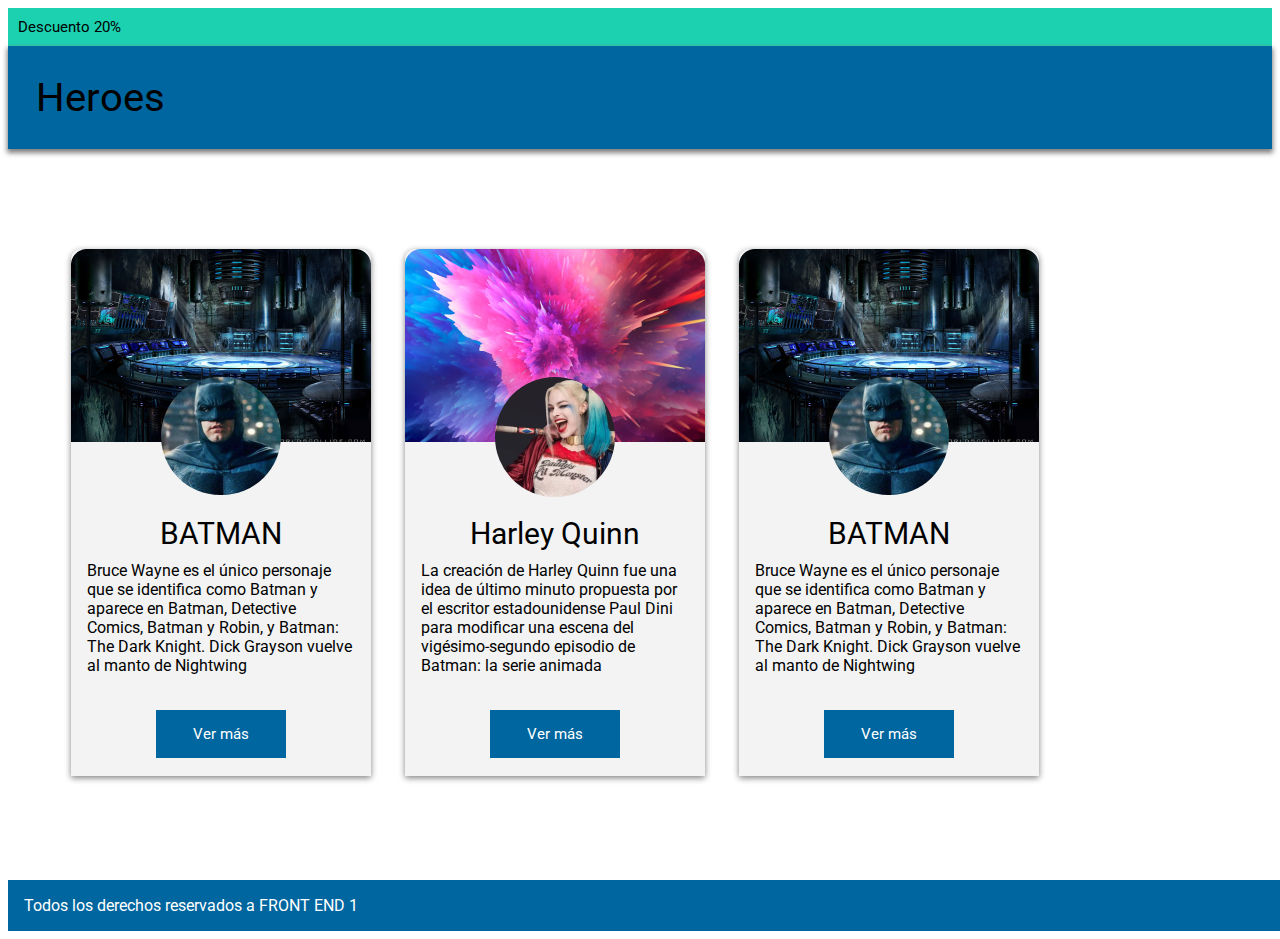
==== Front_End_C10_Heroes/index.html @ f441ca29 "Super Cards" ====
<!DOCTYPE html>
<html lang="en">
<head>
    <meta charset="UTF-8">
    <meta http-equiv="X-UA-Compatible" content="IE=edge">
    <meta name="viewport" content="width=device-width, initial-scale=1.0">
    <title>Document</title>
    <link rel="stylesheet" href="css/style.css">
</head>
<body>
    <header>
        <div class="head1">Descuento 20%</div>
        <div class="head2">Heroes</div>
    </header>
    <main>
        <section class="p1">
            <img src="img/batman.png" alt="batman" class="photo1">
            <div class="t1">BATMAN</div>
            <div class="text1">
                Bruce Wayne es el único personaje que se identifica como Batman y aparece en Batman, Detective Comics, Batman y Robin, y Batman: The Dark Knight. Dick Grayson vuelve al manto de Nightwing
            </div>
            <div>
                <a href="" class="boton1">Ver más</a>
            </div>
        </section>
        <section class="p2">
            <img src="img/harley.png" alt="harley" class="photo2">
            <div class="t2">Harley Quinn</div>
            <div class="text1">
                La creación de Harley Quinn fue una idea de último minuto propuesta por el escritor estadounidense Paul Dini para modificar una escena del vigésimo-segundo episodio de Batman: la serie animada
            </div>
            <div>
                <a href="" class="boton2">Ver más</a>
            </div>
        </section>
        <section class="p3">
            <img src="img/batman.png" alt="batman" class="photo3">
            <div class="t3">BATMAN</div>
            <div class="text1">
                Bruce Wayne es el único personaje que se identifica como Batman y aparece en Batman, Detective Comics, Batman y Robin, y Batman: The Dark Knight. Dick Grayson vuelve al manto de Nightwing
            </div>
            <div>
                <a href="" class="boton3">Ver más</a>
            </div>
        </section>
    </main>
    <footer>
        <div>
            Todos los derechos reservados a FRONT END 1
        </div>
    </footer>
</body>
</html>
---- Front_End_C10_Heroes/css/style.css ----
@import url('https://fonts.googleapis.com/css2?family=Roboto:wght@400;500;700&display=swap');

.head1 {
    background-color: #1CD1B0;
    padding-top: 10px;
    padding-bottom: 10px;
    padding-left: 10px;
    font-family: 'Roboto', sans-serif;
    font-size: 15px;
    width: auto;
}
.head2 {
    padding-top: 28px;
    padding-bottom: 28px;
    padding-left: 28px;
    background-color: #00669F;
    font-family: 'Roboto', sans-serif;
    font-size: 40px;
    font-weight: 400;
    box-shadow: 0px 3px 5px 1px grey;
    width: auto;
}
.p1 {
    width: 300px;
    height: 527px;
    background-color: #F3F3F3;
    background-image: url(../img/fondochico.png);
    background-position: top;
    background-repeat: no-repeat;
    border-top-left-radius: 10px;
    border-top-right-radius: 10px;
    position: relative;
    box-shadow: 0px 2px 6px 0px grey;
    display: inline-block;
}
.photo1 {
    border-radius: 60px;
    position: absolute;
    top: 128px;
    left: 90px;
}
.t1 {
    font-family: 'Roboto', sans-serif;
    font-size: 30px;
    font-weight: 400;
    position: absolute;
    top: 267px;
    left: 89px;
}
.text1 {
    font-family: 'Roboto', sans-serif;
    font-size: 16px;
    font-weight: 400;
    padding-left: 16px;
    padding-right: 16px;
    position: absolute;
    top: 312px;
}
.boton1 {
    color: white;
    background-color: #00669F;
    font-family: 'Roboto', sans-serif;
    font-size: 15px;
    font-weight: 400;
    padding: 15px 37px;
    position: absolute;
    left: 85px;
    bottom: 18px;
}
a {
    color: white;
    text-decoration: none;
}
.p2 {
    width: 300px;
    height: 527px;
    background-color: #F3F3F3;
    background-image: url(../img/fondochica.png);
    background-position: top;
    background-repeat: no-repeat;
    border-top-left-radius: 10px;
    border-top-right-radius: 10px;
    position: relative;
    margin-left: 30px;
    margin-right: 30px;
    box-shadow: 0px 2px 6px 0px grey;
    display: inline-block;
}
.photo2 {
    border-radius: 60px;
    position: absolute;
    top: 128px;
    left: 90px;
}
.t2 {
    font-family: 'Roboto', sans-serif;
    font-size: 30px;
    font-weight: 400;
    position: absolute;
    top: 267px;
    left: 65px;
}
.text2 {
    font-family: 'Roboto', sans-serif;
    font-size: 16px;
    font-weight: 400;
    padding-left: 16px;
    padding-right: 16px;
    position: absolute;
    top: 312px;
}
.boton2 {
    color: white;
    background-color: #00669F;
    font-family: 'Roboto', sans-serif;
    font-size: 15px;
    font-weight: 400;
    padding: 15px 37px;
    position: absolute;
    left: 85px;
    bottom: 18px;
}
.p3 {
    width: 300px;
    height: 527px;
    background-color: #F3F3F3;
    background-image: url(../img/fondochico.png);
    background-position: top;
    background-repeat: no-repeat;
    border-top-left-radius: 10px;
    border-top-right-radius: 10px;
    position: relative;
    /*margin-left: 692px;*/
    box-shadow: 0px 2px 6px 0px grey;
    display: inline-block;
}
.photo3 {
    border-radius: 60px;
    position: absolute;
    top: 128px;
    left: 90px;
}
.t3 {
    font-family: 'Roboto', sans-serif;
    font-size: 30px;
    font-weight: 400;
    position: absolute;
    top: 267px;
    left: 89px;
}
.text3 {
    font-family: 'Roboto', sans-serif;
    font-size: 16px;
    font-weight: 400;
    padding-left: 16px;
    padding-right: 16px;
    position: absolute;
    top: 312px;
}
.boton3 {
    color: white;
    background-color: #00669F;
    font-family: 'Roboto', sans-serif;
    font-size: 15px;
    font-weight: 400;
    padding: 15px 37px;
    position: absolute;
    left: 85px;
    bottom: 18px;
}
main {
    margin: auto;
    width: 90%;
    padding-bottom: 50px;
    margin-top: 100px;
}
footer{
    background-color: #00669F;
    padding-bottom: 16px;
    padding-left: 16px;
    padding-top: 16px;
    margin-top: 50px;
    font-family: 'Roboto', sans-serif;
    font-size: 16px;
    font-weight: 400;
    color: white;
    width: 100%;
}
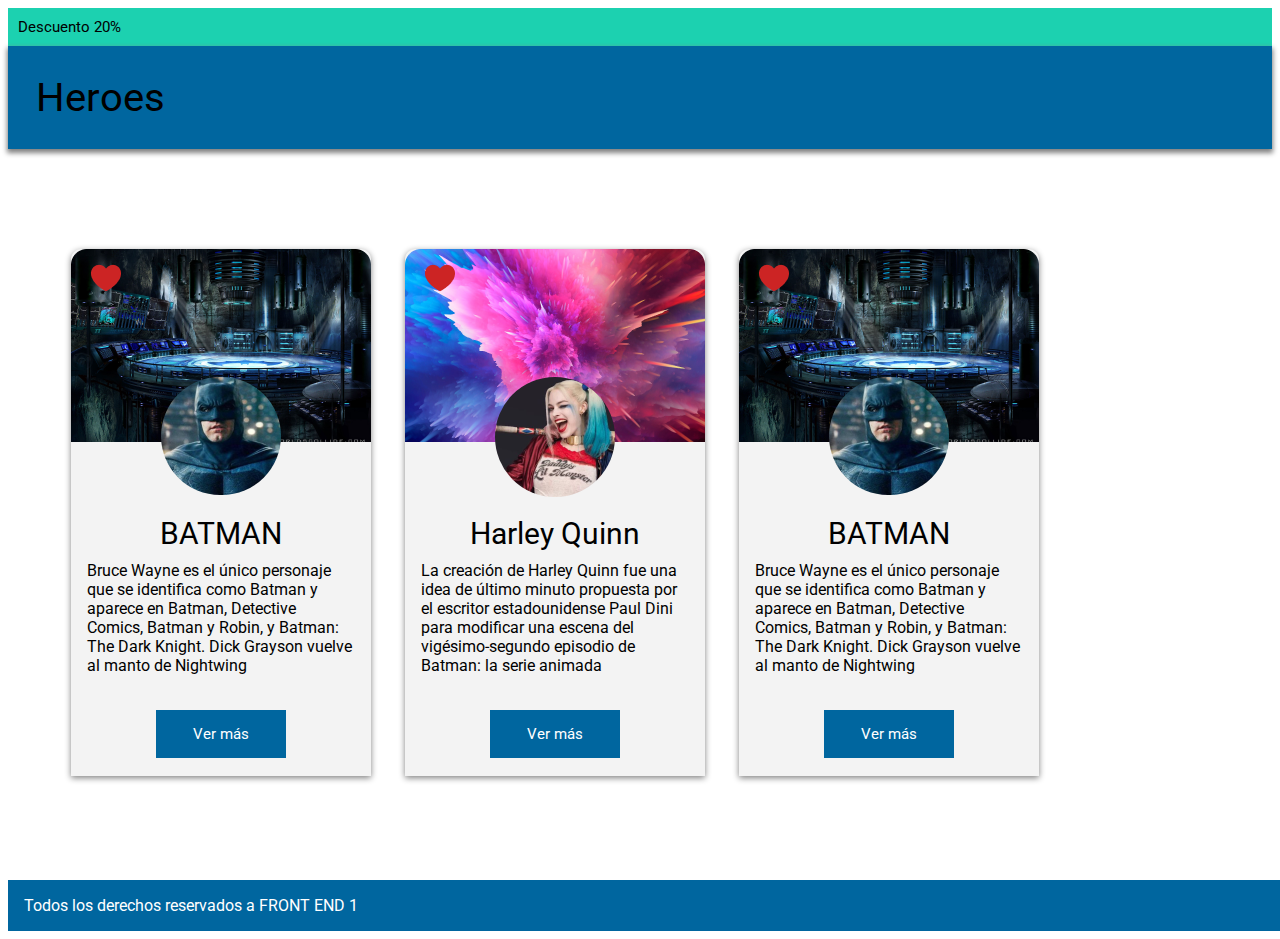
==== commit 67a2b20a: "Cards Supers" ====
--- a/Front_End_C10_Heroes/index.html
+++ b/Front_End_C10_Heroes/index.html
@@ -14,6 +14,7 @@
     </header>
     <main>
         <section class="p1">
+            <img src="img/corazon.png" alt="corazon" class="like1">
             <img src="img/batman.png" alt="batman" class="photo1">
             <div class="t1">BATMAN</div>
             <div class="text1">
@@ -24,6 +25,7 @@
             </div>
         </section>
         <section class="p2">
+            <img src="img/corazon.png" alt="corazon" class="like1">
             <img src="img/harley.png" alt="harley" class="photo2">
             <div class="t2">Harley Quinn</div>
             <div class="text1">
@@ -34,6 +36,7 @@
             </div>
         </section>
         <section class="p3">
+            <img src="img/corazon.png" alt="corazon" class="like1">
             <img src="img/batman.png" alt="batman" class="photo3">
             <div class="t3">BATMAN</div>
             <div class="text1">
--- a/Front_End_C10_Heroes/css/style.css
+++ b/Front_End_C10_Heroes/css/style.css
@@ -19,6 +19,11 @@
     font-weight: 400;
     box-shadow: 0px 3px 5px 1px grey;
     width: auto;
+}
+.like1{
+    position: absolute;
+    top: 15px;
+    left: 20px;
 }
 .p1 {
     width: 300px;
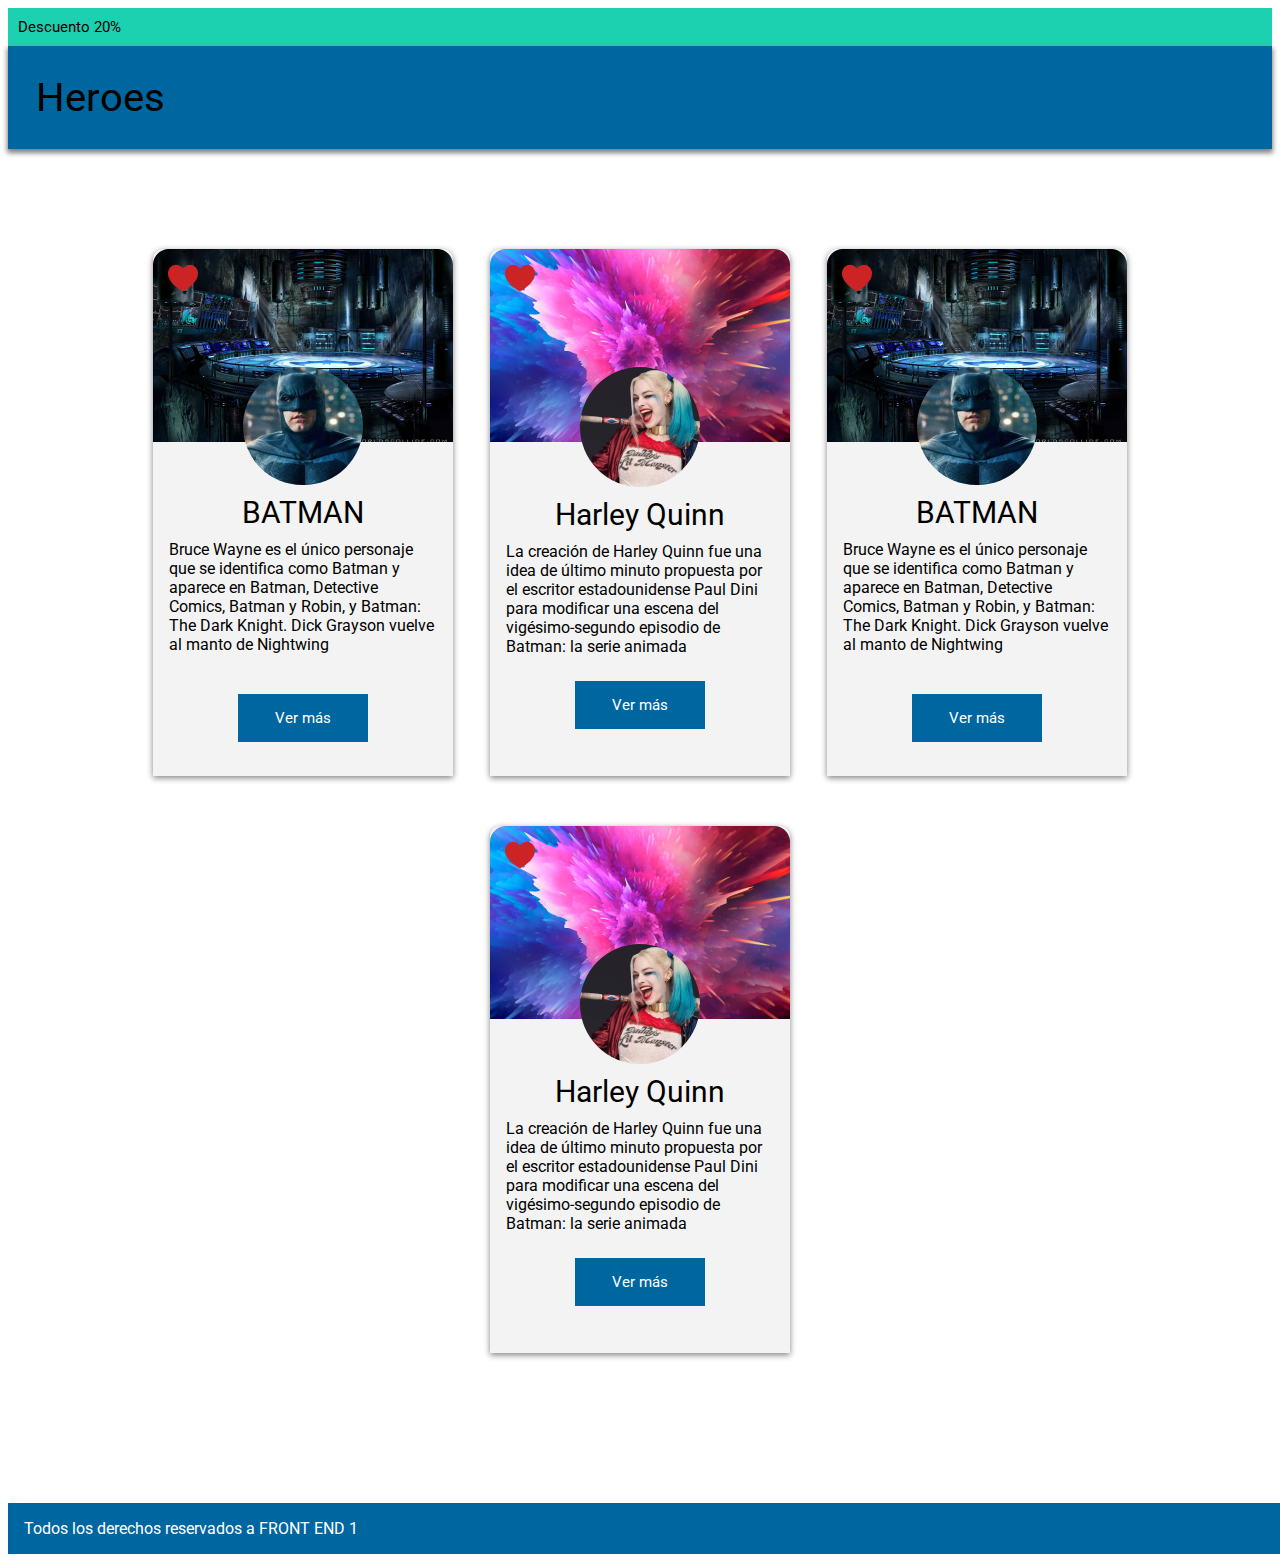
==== commit 141db267: "actualizacion" ====
--- a/Front_End_C10_Heroes/index.html
+++ b/Front_End_C10_Heroes/index.html
@@ -1,6 +1,6 @@
 <!DOCTYPE html>
 <html lang="en">
-<head>
+<head> 
     <meta charset="UTF-8">
     <meta http-equiv="X-UA-Compatible" content="IE=edge">
     <meta name="viewport" content="width=device-width, initial-scale=1.0">
@@ -14,36 +14,63 @@
     </header>
     <main>
         <section class="p1">
-            <img src="img/corazon.png" alt="corazon" class="like1">
-            <img src="img/batman.png" alt="batman" class="photo1">
-            <div class="t1">BATMAN</div>
-            <div class="text1">
-                Bruce Wayne es el único personaje que se identifica como Batman y aparece en Batman, Detective Comics, Batman y Robin, y Batman: The Dark Knight. Dick Grayson vuelve al manto de Nightwing
+            <div class="partecontenedor1">
+                <img src="img/corazon.png" alt="corazon" class="like1">
             </div>
-            <div>
-                <a href="" class="boton1">Ver más</a>
+            <div class="partecontenedor2">
+                <img src="img/batman.png" alt="batman" class="photo1">
+                <div class="t1">BATMAN</div>
+                <div class="text1">
+                    Bruce Wayne es el único personaje que se identifica como Batman y aparece en Batman, Detective Comics, Batman y Robin, y Batman: The Dark Knight. Dick Grayson vuelve al manto de Nightwing
+                </div>
+                <div class="boton1">
+                    <a href="" >Ver más</a>
+                </div>
             </div>
         </section>
         <section class="p2">
+            <div class="partecontenedor1">
             <img src="img/corazon.png" alt="corazon" class="like1">
-            <img src="img/harley.png" alt="harley" class="photo2">
-            <div class="t2">Harley Quinn</div>
-            <div class="text1">
-                La creación de Harley Quinn fue una idea de último minuto propuesta por el escritor estadounidense Paul Dini para modificar una escena del vigésimo-segundo episodio de Batman: la serie animada
             </div>
-            <div>
-                <a href="" class="boton2">Ver más</a>
+            <div class="partecontenedor2">
+                <img src="img/harley.png" alt="harley" class="photo1">
+                <div class="t1">Harley Quinn</div>
+                <div class="text1">
+                    La creación de Harley Quinn fue una idea de último minuto propuesta por el escritor estadounidense Paul Dini para modificar una escena del vigésimo-segundo episodio de Batman: la serie animada
+                </div>
+                <div>
+                    <a href="" class="boton1">Ver más</a>
+                </div>
             </div>
         </section>
-        <section class="p3">
+        <section class="p1">
+            <div class="partecontenedor1">
+                <img src="img/corazon.png" alt="corazon" class="like1">
+            </div>
+            <div class="partecontenedor2">
+                <img src="img/batman.png" alt="batman" class="photo1">
+                <div class="t1">BATMAN</div>
+                <div class="text1">
+                    Bruce Wayne es el único personaje que se identifica como Batman y aparece en Batman, Detective Comics, Batman y Robin, y Batman: The Dark Knight. Dick Grayson vuelve al manto de Nightwing
+                </div>
+                <div class="boton1">
+                    <a href="" >Ver más</a>
+                </div>
+            </div>
+        </section>
+        <section class="p2">
+            <div class="partecontenedor1">
             <img src="img/corazon.png" alt="corazon" class="like1">
-            <img src="img/batman.png" alt="batman" class="photo3">
-            <div class="t3">BATMAN</div>
-            <div class="text1">
-                Bruce Wayne es el único personaje que se identifica como Batman y aparece en Batman, Detective Comics, Batman y Robin, y Batman: The Dark Knight. Dick Grayson vuelve al manto de Nightwing
             </div>
-            <div>
-                <a href="" class="boton3">Ver más</a>
+            <div class="partecontenedor2">
+                <img src="img/harley.png" alt="harley" class="photo1">
+                <div class="t1">Harley Quinn</div>
+                <div class="text1">
+                    La creación de Harley Quinn fue una idea de último minuto propuesta por el escritor estadounidense Paul Dini para modificar una escena del vigésimo-segundo episodio de Batman: la serie animada
+                </div>
+                <div>
+                    <a href="" class="boton1">Ver más</a>
+                </div>
             </div>
         </section>
     </main>
--- a/Front_End_C10_Heroes/css/style.css
+++ b/Front_End_C10_Heroes/css/style.css
@@ -20,10 +20,14 @@
     box-shadow: 0px 3px 5px 1px grey;
     width: auto;
 }
-.like1{
-    position: absolute;
-    top: 15px;
-    left: 20px;
+main{
+    display: flex;
+    justify-content: space-around;
+    flex-wrap: wrap;
+    margin: auto;
+    width: 80%;
+    padding-bottom: 50px;
+    margin-top: 100px;
 }
 .p1 {
     width: 300px;
@@ -34,47 +38,10 @@
     background-repeat: no-repeat;
     border-top-left-radius: 10px;
     border-top-right-radius: 10px;
-    position: relative;
     box-shadow: 0px 2px 6px 0px grey;
-    display: inline-block;
-}
-.photo1 {
-    border-radius: 60px;
-    position: absolute;
-    top: 128px;
-    left: 90px;
-}
-.t1 {
-    font-family: 'Roboto', sans-serif;
-    font-size: 30px;
-    font-weight: 400;
-    position: absolute;
-    top: 267px;
-    left: 89px;
-}
-.text1 {
-    font-family: 'Roboto', sans-serif;
-    font-size: 16px;
-    font-weight: 400;
-    padding-left: 16px;
-    padding-right: 16px;
-    position: absolute;
-    top: 312px;
-}
-.boton1 {
-    color: white;
-    background-color: #00669F;
-    font-family: 'Roboto', sans-serif;
-    font-size: 15px;
-    font-weight: 400;
-    padding: 15px 37px;
-    position: absolute;
-    left: 85px;
-    bottom: 18px;
-}
-a {
-    color: white;
-    text-decoration: none;
+    display: flex;
+    flex-direction: column;
+    margin-bottom: 50px;
 }
 .p2 {
     width: 300px;
@@ -85,100 +52,60 @@
     background-repeat: no-repeat;
     border-top-left-radius: 10px;
     border-top-right-radius: 10px;
-    position: relative;
-    margin-left: 30px;
-    margin-right: 30px;
     box-shadow: 0px 2px 6px 0px grey;
-    display: inline-block;
+    display: flex;
+    flex-direction: column;
+    margin-bottom: 50px;
 }
-.photo2 {
+.partecontenedor1{
+    display: flex;
+    margin: 15px;
+    padding-bottom: 60px;
+}
+.partecontenedor2{
+    display: flex;
+    flex-direction: column;
+    align-items: center;
+    justify-content: center;
+}
+
+.photo1 {
     border-radius: 60px;
-    position: absolute;
     top: 128px;
     left: 90px;
+    margin-bottom: 10px;
 }
-.t2 {
+.t1 {
     font-family: 'Roboto', sans-serif;
     font-size: 30px;
     font-weight: 400;
-    position: absolute;
     top: 267px;
-    left: 65px;
+    left: 89px;
+    margin-bottom: 10px;
 }
-.text2 {
+.text1 {
     font-family: 'Roboto', sans-serif;
     font-size: 16px;
     font-weight: 400;
     padding-left: 16px;
     padding-right: 16px;
-    position: absolute;
     top: 312px;
+    margin-bottom: 40px;
 }
-.boton2 {
+.boton1 {
     color: white;
     background-color: #00669F;
     font-family: 'Roboto', sans-serif;
     font-size: 15px;
     font-weight: 400;
     padding: 15px 37px;
-    position: absolute;
-    left: 85px;
-    bottom: 18px;
+    margin-bottom: 20px;
 }
-.p3 {
-    width: 300px;
-    height: 527px;
-    background-color: #F3F3F3;
-    background-image: url(../img/fondochico.png);
-    background-position: top;
-    background-repeat: no-repeat;
-    border-top-left-radius: 10px;
-    border-top-right-radius: 10px;
-    position: relative;
-    /*margin-left: 692px;*/
-    box-shadow: 0px 2px 6px 0px grey;
-    display: inline-block;
+a {
+    color: white;
+    text-decoration: none;
 }
-.photo3 {
-    border-radius: 60px;
-    position: absolute;
-    top: 128px;
-    left: 90px;
-}
-.t3 {
-    font-family: 'Roboto', sans-serif;
-    font-size: 30px;
-    font-weight: 400;
-    position: absolute;
-    top: 267px;
-    left: 89px;
-}
-.text3 {
-    font-family: 'Roboto', sans-serif;
-    font-size: 16px;
-    font-weight: 400;
-    padding-left: 16px;
-    padding-right: 16px;
-    position: absolute;
-    top: 312px;
-}
-.boton3 {
-    color: white;
-    background-color: #00669F;
-    font-family: 'Roboto', sans-serif;
-    font-size: 15px;
-    font-weight: 400;
-    padding: 15px 37px;
-    position: absolute;
-    left: 85px;
-    bottom: 18px;
-}
-main {
-    margin: auto;
-    width: 90%;
-    padding-bottom: 50px;
-    margin-top: 100px;
-}
+
 footer{
     background-color: #00669F;
     padding-bottom: 16px;
@@ -190,4 +117,18 @@
     font-weight: 400;
     color: white;
     width: 100%;
+}
+
+@media  screen and (max-width: 1024px){
+    .head1 {
+        font-size: 0.5rem;
+    }
+    .head2{
+        font-size:0.2rem
+    }
+    main{
+        flex-direction: row;
+        flex-wrap: wrap;
+    }
+    
 }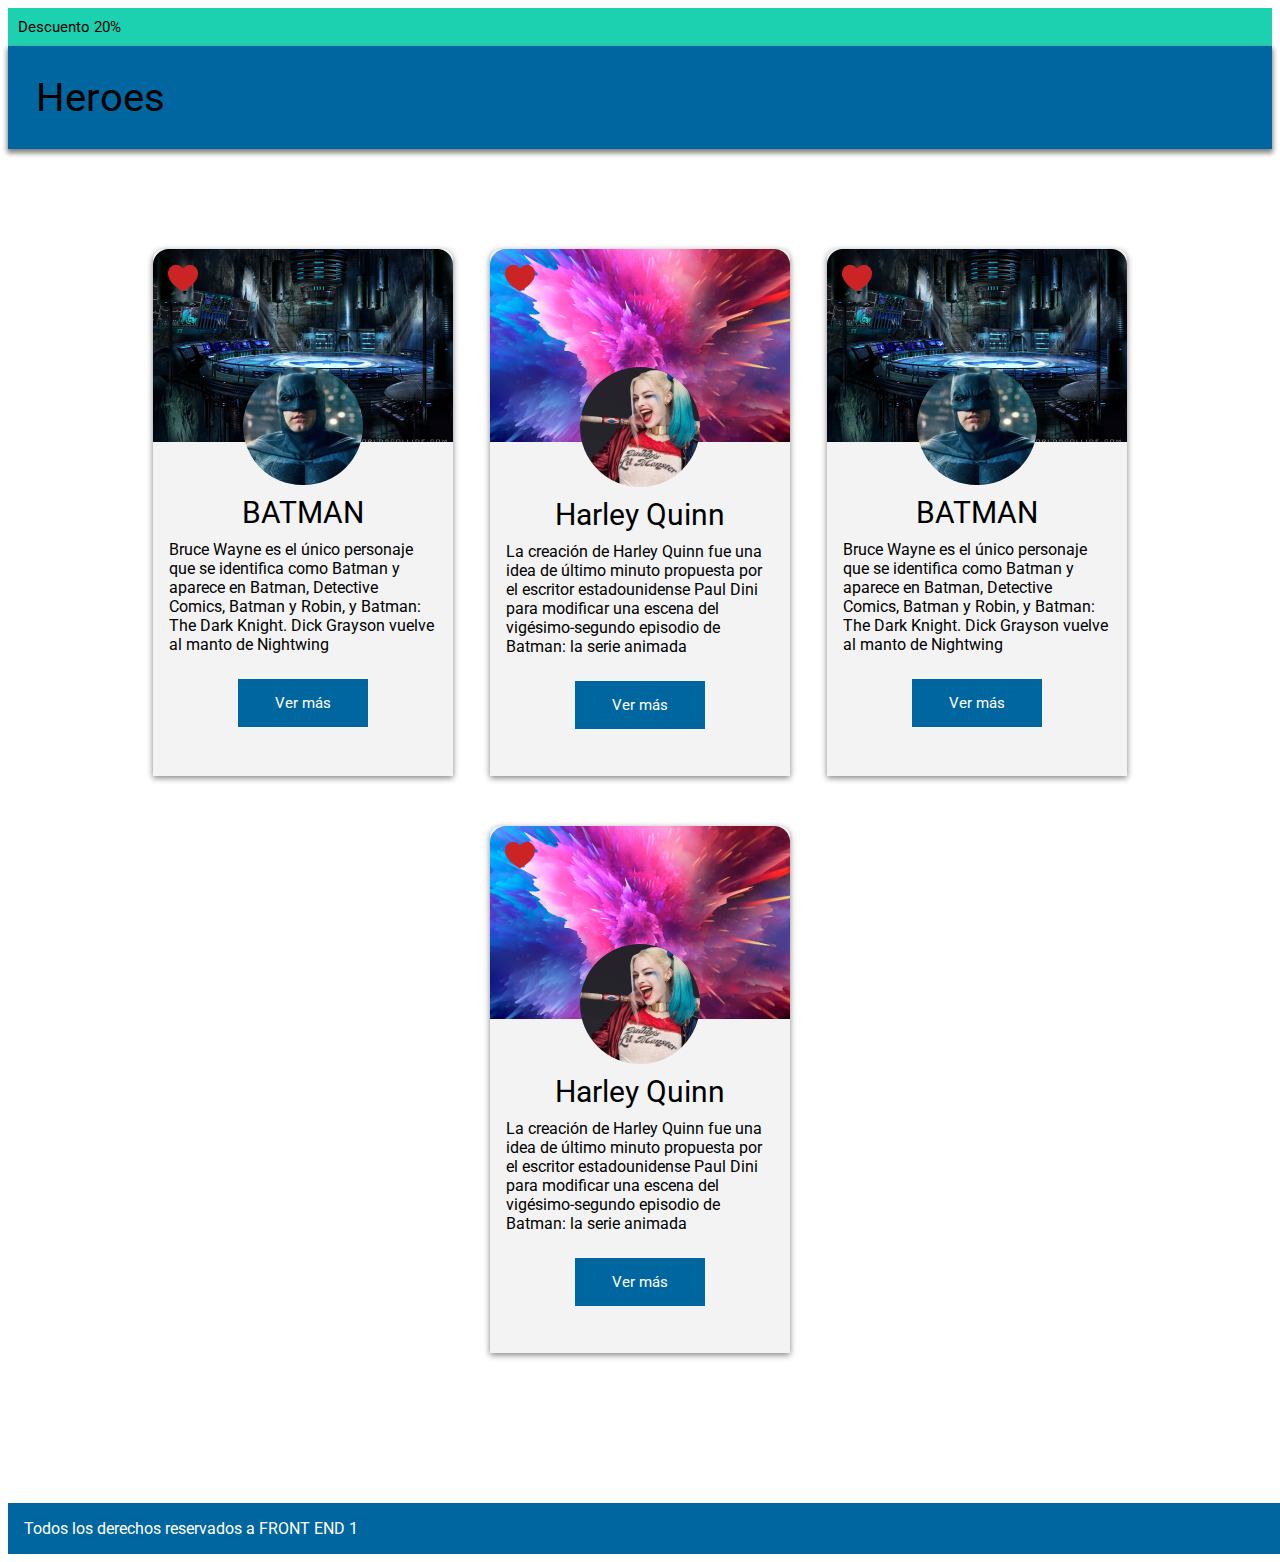
==== commit 2e89f513: "actualizacion" ====
--- a/Front_End_C10_Heroes/index.html
+++ b/Front_End_C10_Heroes/index.html
@@ -23,8 +23,8 @@
                 <div class="text1">
                     Bruce Wayne es el único personaje que se identifica como Batman y aparece en Batman, Detective Comics, Batman y Robin, y Batman: The Dark Knight. Dick Grayson vuelve al manto de Nightwing
                 </div>
-                <div class="boton1">
-                    <a href="" >Ver más</a>
+                <div >
+                    <a href="" class="boton1" >Ver más</a>
                 </div>
             </div>
         </section>
@@ -53,8 +53,8 @@
                 <div class="text1">
                     Bruce Wayne es el único personaje que se identifica como Batman y aparece en Batman, Detective Comics, Batman y Robin, y Batman: The Dark Knight. Dick Grayson vuelve al manto de Nightwing
                 </div>
-                <div class="boton1">
-                    <a href="" >Ver más</a>
+                <div >
+                    <a href="" class="boton1">Ver más</a>
                 </div>
             </div>
         </section>
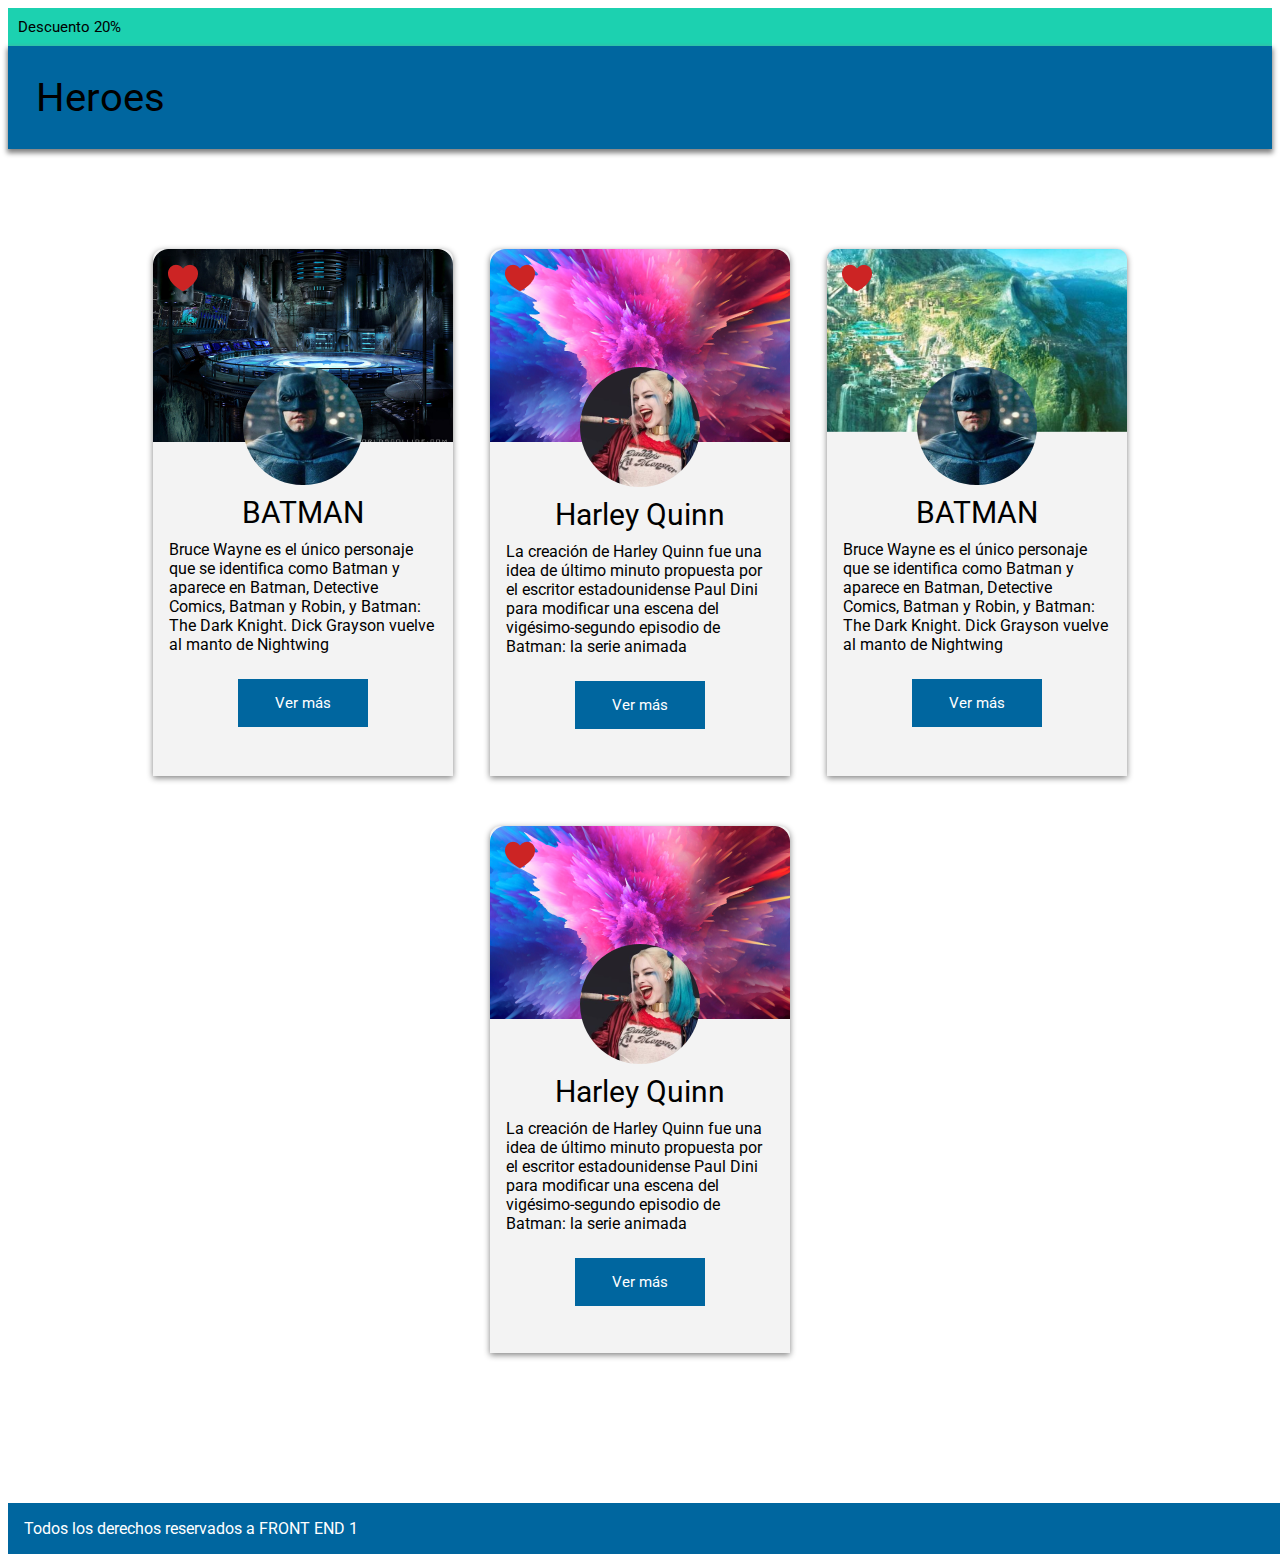
==== commit 68f090ce: "actualizacion petshop" ====
--- a/Front_End_C10_Heroes/index.html
+++ b/Front_End_C10_Heroes/index.html
@@ -43,7 +43,7 @@
                 </div>
             </div>
         </section>
-        <section class="p1">
+        <section class="p3">
             <div class="partecontenedor1">
                 <img src="img/corazon.png" alt="corazon" class="like1">
             </div>
--- a/Front_End_C10_Heroes/css/style.css
+++ b/Front_End_C10_Heroes/css/style.css
@@ -44,6 +44,36 @@
     margin-bottom: 50px;
 }
 .p2 {
+    width: 300px;
+    height: 527px;
+    background-color: #F3F3F3;
+    background-image: url(../img/fondochica.png);
+    background-position: top;
+    background-repeat: no-repeat;
+    background-size: contain;
+    border-top-left-radius: 10px;
+    border-top-right-radius: 10px;
+    box-shadow: 0px 2px 6px 0px grey;
+    display: flex;
+    flex-direction: column;
+    margin-bottom: 50px;
+}
+.p3 {
+    width: 300px;
+    height: 527px;
+    background-color: #F3F3F3;
+    background-image: url(../img/fondo\ amazona.png);
+    background-position: top;
+    background-repeat: no-repeat;
+    background-size: contain;
+    border-top-left-radius: 10px;
+    border-top-right-radius: 10px;
+    box-shadow: 0px 2px 6px 0px grey;
+    display: flex;
+    flex-direction: column;
+    margin-bottom: 50px;
+}
+.p4 {
     width: 300px;
     height: 527px;
     background-color: #F3F3F3;
@@ -121,14 +151,20 @@
 
 @media  screen and (max-width: 1024px){
     .head1 {
-        font-size: 0.5rem;
+        font-size: 1rem;
     }
     .head2{
-        font-size:0.2rem
+        font-size:2rem
     }
     main{
         flex-direction: row;
         flex-wrap: wrap;
+        align-content: center;
+        margin: auto;
+        margin-top: 50px;
+        width: 90%;
+        justify-content: space-around;
+
     }
     
 }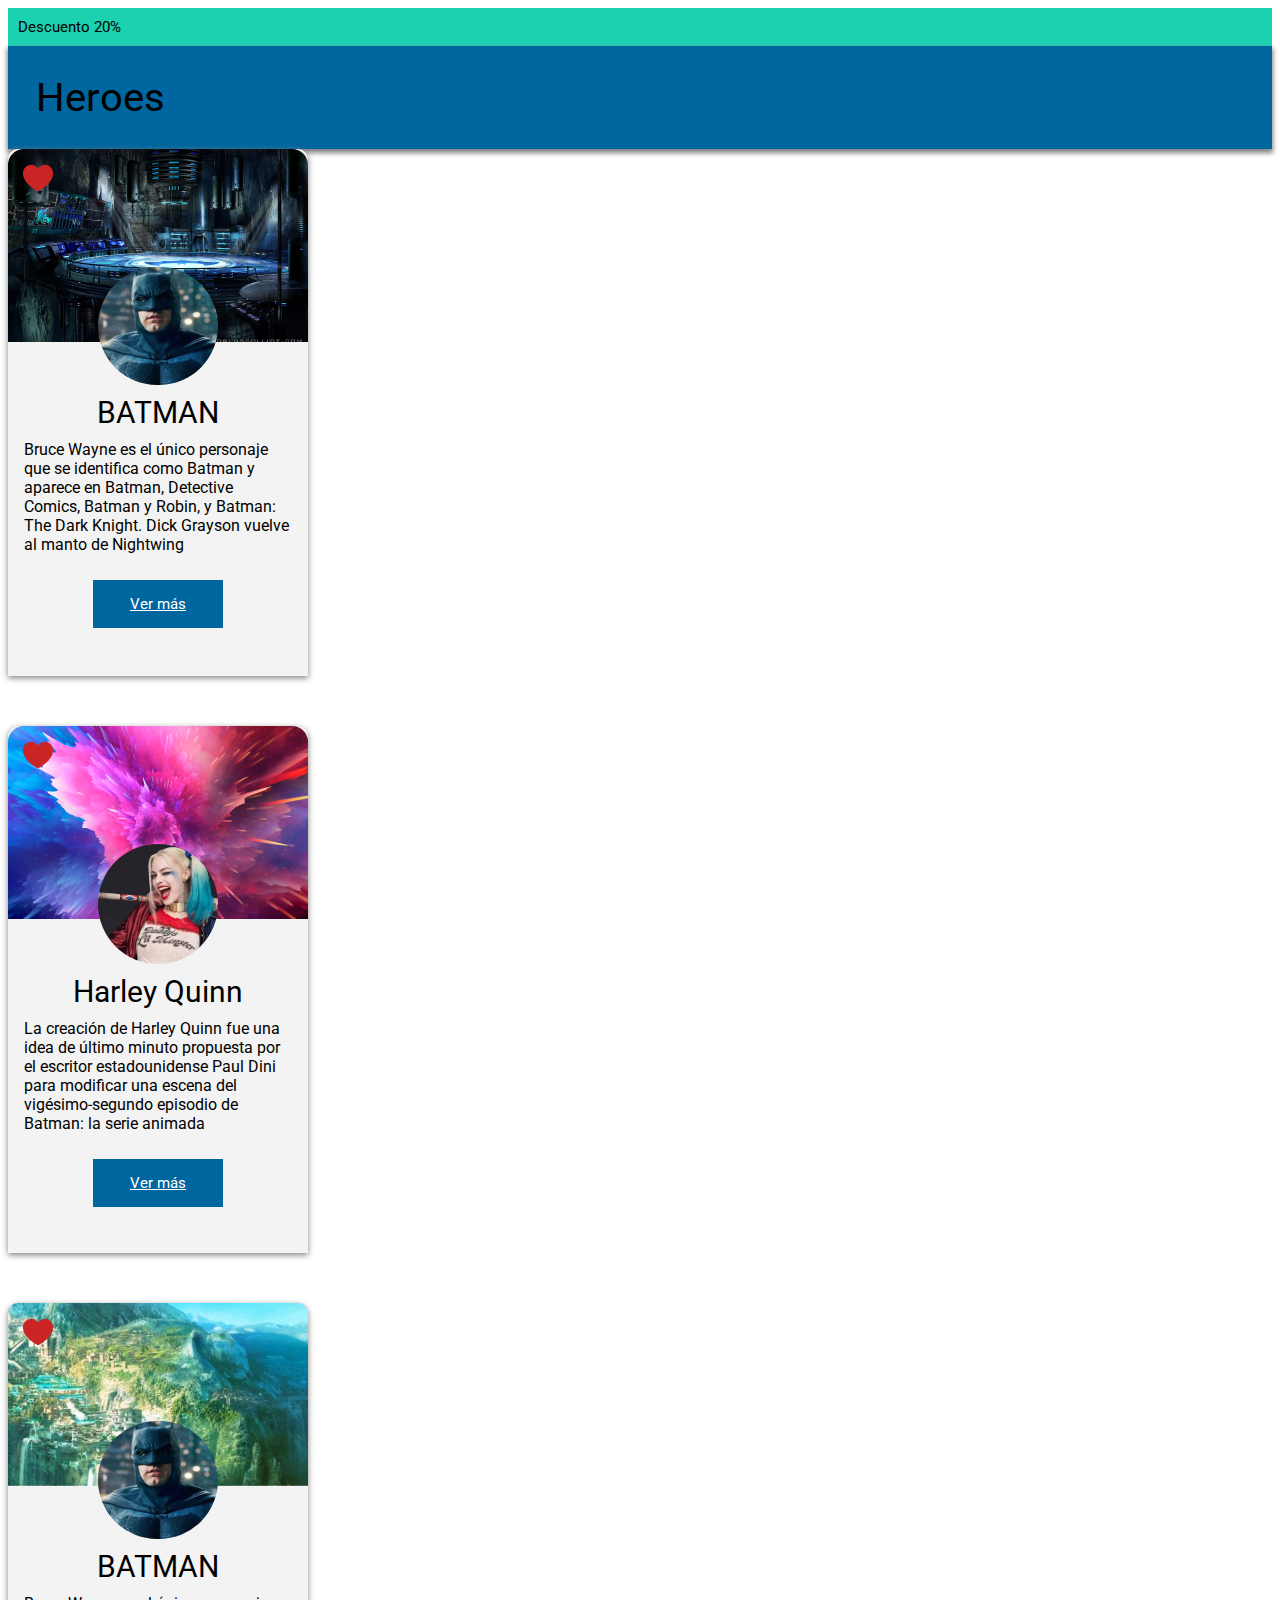
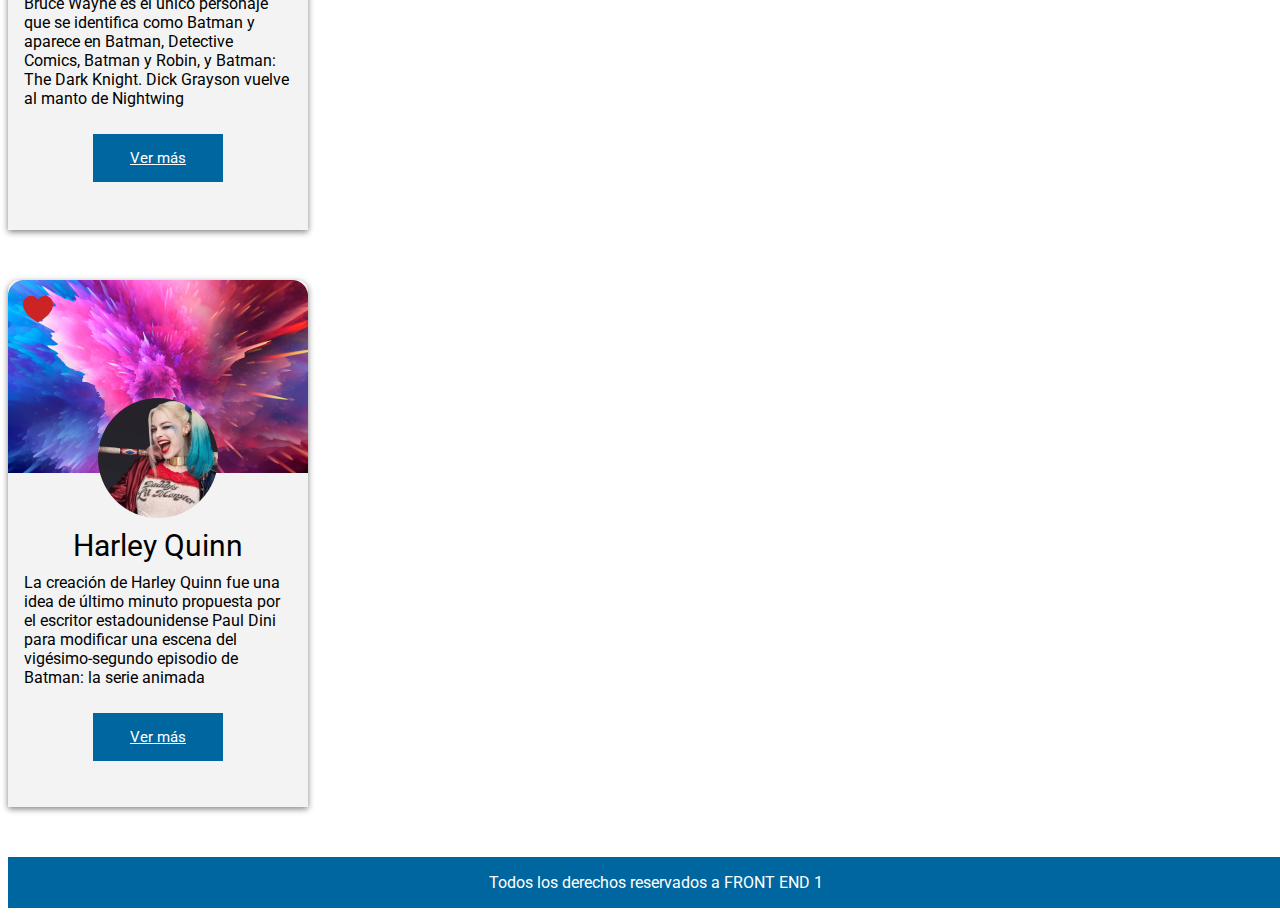
==== commit d340959c: "actualizacion" ====
--- a/Front_End_C10_Heroes/index.html
+++ b/Front_End_C10_Heroes/index.html
@@ -73,6 +73,7 @@
                 </div>
             </div>
         </section>
+         
     </main>
     <footer>
         <div>
--- a/Front_End_C10_Heroes/css/style.css
+++ b/Front_End_C10_Heroes/css/style.css
@@ -1,5 +1,7 @@
 @import url('https://fonts.googleapis.com/css2?family=Roboto:wght@400;500;700&display=swap');
-
+body{
+    font-family: 'Roboto', sans-serif;
+}
 .head1 {
     background-color: #1CD1B0;
     padding-top: 10px;
@@ -20,7 +22,7 @@
     box-shadow: 0px 3px 5px 1px grey;
     width: auto;
 }
-main{
+.main{
     display: flex;
     justify-content: space-around;
     flex-wrap: wrap;
@@ -131,15 +133,16 @@
     padding: 15px 37px;
     margin-bottom: 20px;
 }
-a {
+.boton1 a {
     color: white;
     text-decoration: none;
 }
 
 footer{
+    text-align: center;
     background-color: #00669F;
     padding-bottom: 16px;
-    padding-left: 16px;
+    padding-left: 16px; 
     padding-top: 16px;
     margin-top: 50px;
     font-family: 'Roboto', sans-serif;
@@ -147,6 +150,154 @@
     font-weight: 400;
     color: white;
     width: 100%;
+}
+/*! ------------ LOGIN ---------------------- */
+/* ----------- FORMULARIO ---------------*/
+.login{
+    margin-top: 80px;
+    display: flex;
+    flex-direction: column;
+    align-items: center;
+    justify-content: center;
+    flex-wrap: wrap;
+}
+.login form{  
+    display: flex;
+    flex-direction: column;
+    align-items: center;
+    justify-content: center;
+    gap: 20px;
+    flex-wrap: wrap;
+    margin: 0 ;
+    width: 50%;
+}
+.login form>div{  
+    display: flex;
+    flex-direction: column;
+    justify-content: center;
+    gap: 20px;
+    flex-wrap: wrap;
+    margin: 0 ;
+    width: 100%;
+}
+.login h2{
+    color: black;
+    font-size: 72px;
+}
+.login input{
+    border-color:#00669F;
+    height: 60px;
+    padding-left: 15px;
+    font-size: 20px;
+    border-width: 2px;
+}
+.botonLogin input{
+    background-color: #1CD1B0;
+    border-color: transparent;
+    border-radius: 1.2rem;
+    width: 100%;
+    height: 50px;
+    color: black;
+    font-size: 24px;
+    font-weight: 700;
+    text-align: center;
+    margin-top: 60px;
+}
+.botonLogin button a{
+    text-decoration: none;
+    color: white;
+}
+.letraPequeña {
+    text-align: center;
+}
+.letraPequeña a{
+    color:  #00669F;
+    text-decoration: none;
+    font-weight: 700;
+}
+/*! ---------REGISTRO -----*/
+.registro{
+    margin-top: 80px;
+    display: flex;
+    flex-direction: column;
+    align-items: center;
+    justify-content: center;
+    flex-wrap: wrap;
+    
+}
+.registro form{  
+    display: flex;
+    flex-direction: column;
+    align-items: center;
+    justify-content: center;
+    gap: 20px;
+    margin: 0 ;
+    width: 50%;
+}
+.nombresRegistro{  
+    display: flex;
+    flex-direction: column;
+    justify-content: center;
+    gap: 20px;
+    flex-wrap: wrap;
+    margin: 0 ;
+    width: 100%;
+    
+}
+.nombresRegistro h2{
+    color: black;
+    font-size: 72px;
+}
+.nombresRegistro input{
+    border-color:#00669F;
+    height: 60px;
+    padding-left: 15px;
+    font-size: 20px;
+    border-width: 2px;
+}
+.registro select{
+    border-color:#00669F;
+    height: 60px;
+    padding-left: 15px;
+    font-size: 20px;
+    border-width: 2px;
+}
+.botonesRegistro{
+    display: flex;
+    align-items: center;
+    justify-content: center;
+    gap: 5%;
+    margin-top: 60px;
+    width: 100%;
+}
+
+.buttomRegistro1{
+    background-color: #888888;
+    border-color: transparent;
+    border-radius: 1.2rem;
+    height: 50px;
+    color: white;
+    font-size: 24px;
+    font-weight: 700;
+    width: 50%;
+}
+.buttomRegistro2{
+    background-color: #1CD1B0;
+    border-color: transparent;
+    border-radius: 1.2rem;
+    height: 50px;
+    color: black;
+    font-size: 24px;
+    font-weight: 700;
+    width: 50%;
+}
+.letraPequeña {
+    text-align: center;
+}
+.letraPequeña a{
+    color:  #00669F;
+    text-decoration: none;
+    font-weight: 700;
 }
 
 @media  screen and (max-width: 1024px){
@@ -164,7 +315,6 @@
         margin-top: 50px;
         width: 90%;
         justify-content: space-around;
-
     }
     
 }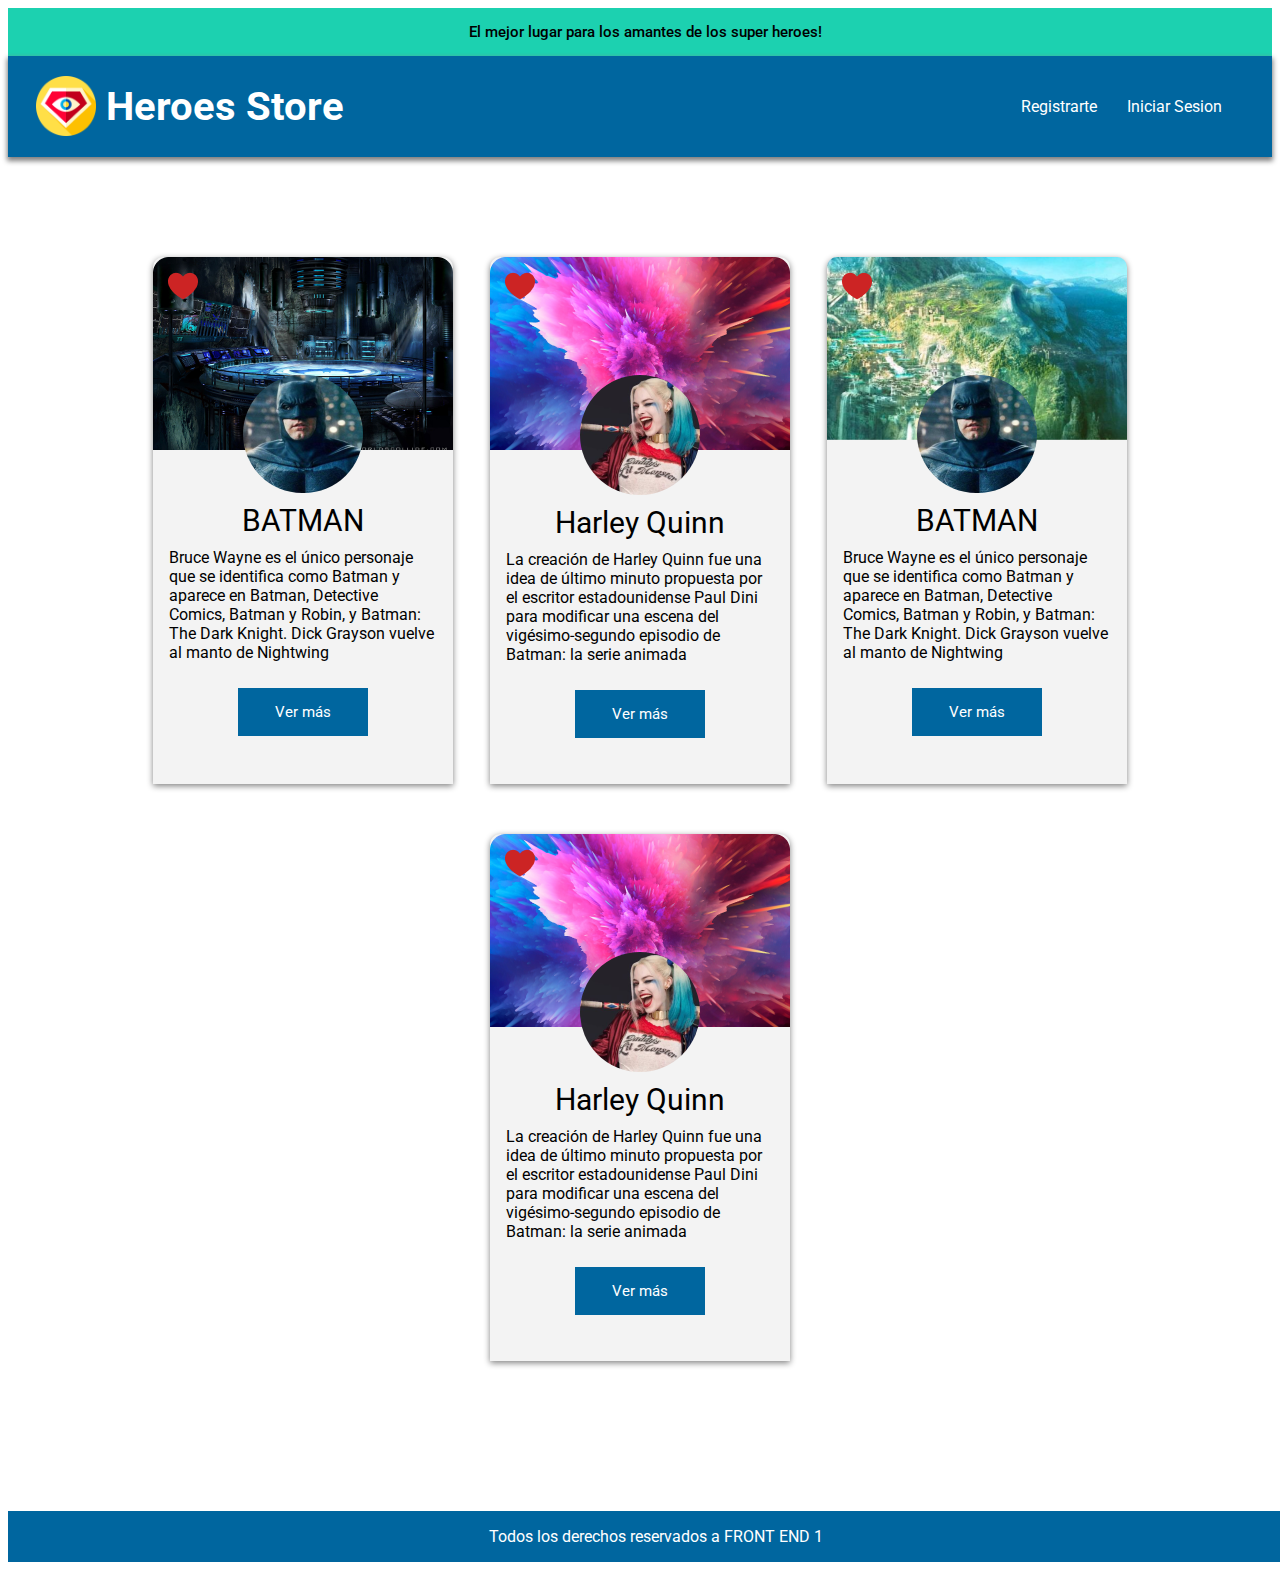
==== commit f9d22b81: "actualizacion" ====
--- a/Front_End_C10_Heroes/index.html
+++ b/Front_End_C10_Heroes/index.html
@@ -9,10 +9,23 @@
 </head>
 <body>
     <header>
-        <div class="head1">Descuento 20%</div>
-        <div class="head2">Heroes</div>
+        <div class="head1">
+            <p>El mejor lugar para los amantes de los super heroes!</p>
+        </div>
+        <div class="head2">
+            <div>
+                <img src="img/proteger.png" alt="logo" width="60px">
+                <h1>  Heroes Store </h1>
+            </div>
+            <nav>
+                <ul>
+                    <a href="registro.html"><li>Registrarte</li></a>
+                    <a href="login.html"><li>Iniciar Sesion</li></a>
+                </ul>
+            <nav>
+        </div>
     </header>
-    <main>
+    <main class="main">
         <section class="p1">
             <div class="partecontenedor1">
                 <img src="img/corazon.png" alt="corazon" class="like1">
--- a/Front_End_C10_Heroes/css/style.css
+++ b/Front_End_C10_Heroes/css/style.css
@@ -2,26 +2,58 @@
 body{
     font-family: 'Roboto', sans-serif;
 }
-.head1 {
+/*! ------------ HEADER GENERAL (3 paginas)------------*/
+/*----------- LINEA VERDE -----------*/
+.head1{
+    display: flex;
+    justify-content: center;
     background-color: #1CD1B0;
-    padding-top: 10px;
-    padding-bottom: 10px;
     padding-left: 10px;
     font-family: 'Roboto', sans-serif;
     font-size: 15px;
+    font-weight: 500;
     width: auto;
 }
-.head2 {
-    padding-top: 28px;
-    padding-bottom: 28px;
+/* ----------- LINEAS AZUL -------------*/
+.head2{
+    background-color: #00669F;
+    display: flex;
+    align-items: center;
+    justify-content: space-between;
+    box-shadow: 0px 3px 5px 1px grey;
+}
+.head2>div{
+    display: flex;
+    align-items: center;
+    justify-items: left;
+    gap: 10px;
     padding-left: 28px;
-    background-color: #00669F;
-    font-family: 'Roboto', sans-serif;
-    font-size: 40px;
-    font-weight: 400;
-    box-shadow: 0px 3px 5px 1px grey;
-    width: auto;
-}
+    font-family: 'Roboto', sans-serif;
+    color: white;
+    font-size: 20px;
+    font-weight: 700;
+}
+ul{
+    display: flex;
+    justify-content: right;
+    gap: 30px;
+    margin-right: 50px;
+}
+li{
+    list-style-type: none;
+    color: white;
+    font-family: 'Roboto', sans-serif;
+    font-size: 16px;
+}
+a{
+    text-decoration: none;
+}
+a>li:hover{
+    color: yellow;
+    font-size: 18px ;
+    align-items: center;
+}
+/*! ------------------ MAIN INDEX ------------*/
 .main{
     display: flex;
     justify-content: space-around;
@@ -137,7 +169,7 @@
     color: white;
     text-decoration: none;
 }
-
+/*! ------------ FOOTER GENERAL (3paginas) ---------------------- */
 footer{
     text-align: center;
     background-color: #00669F;
